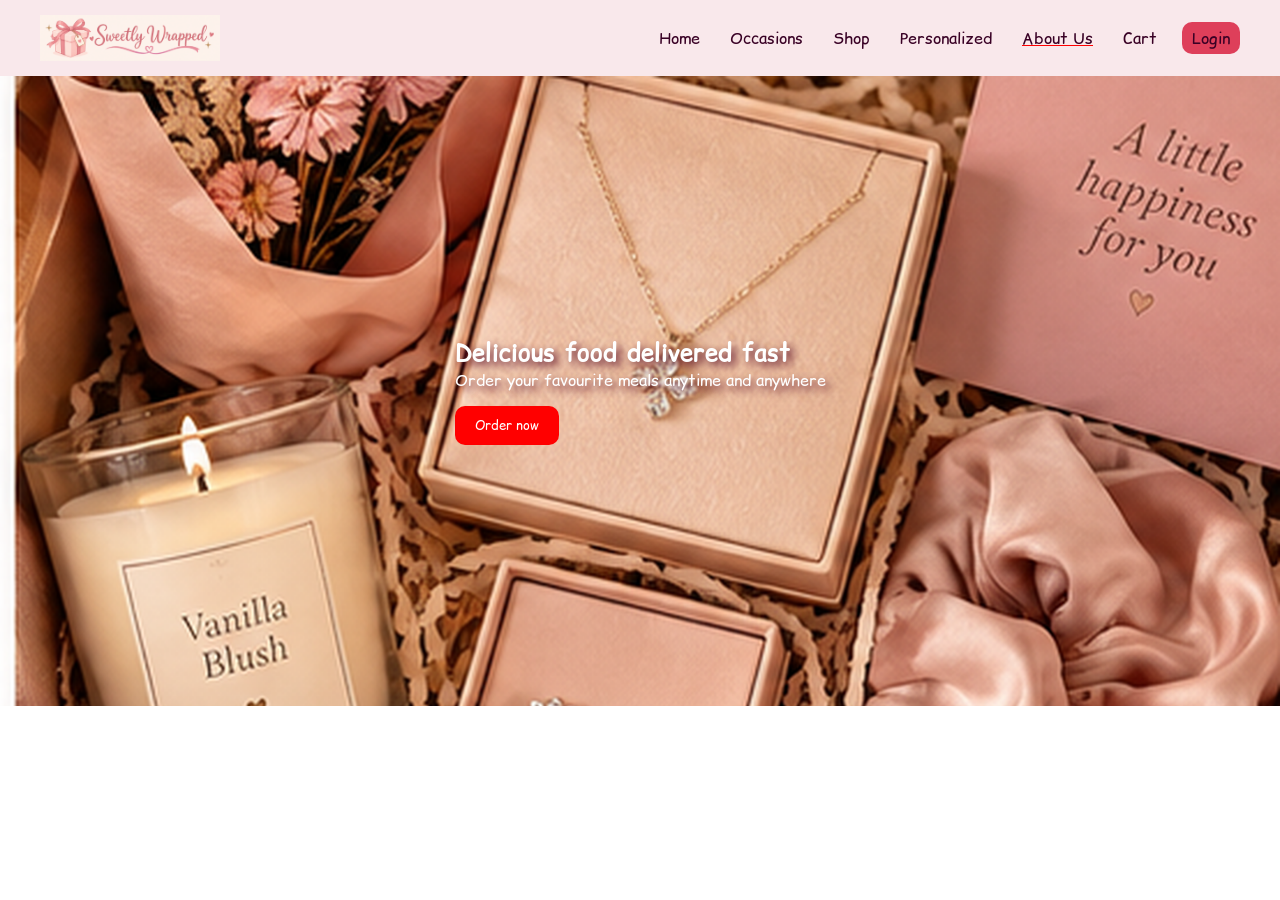
==== aboutus.html @ 9449c94b "first commit" ====
<!DOCTYPE html>
<html lang="en">
<head>
    <meta charset="UTF-8">
    <meta name="viewport" content="width=device-width, initial-scale=1.0">
    <title>Sweetly Wrapped</title>
    <link rel="stylesheet" href="css/style.css">
    <link rel="shortcut icon" href="images/logo.png" type="image/x-icon">
    
    <link rel="preconnect" href="https://fonts.googleapis.com">
<link rel="preconnect" href="https://fonts.gstatic.com" crossorigin>
<link href="https://fonts.googleapis.com/css2?family=Comic+Relief:wght@400;700&family=Roboto:ital,wght@0,100..900;1,100..900&family=Rubik:ital,wght@0,300..900;1,300..900&display=swap" rel="stylesheet">
<body>

    <header>
        <nav>
            <div>

                 <img src="images/logo.png" alt="Logo" width="180px" title="sweetly wrapped logo">

                <ul id="navMenu">
                    <li><a href="index.html">Home</a></li>
                    <li><a href="occasions.html">Occasions</a></li>
                    <li><a href="shop.html">Shop</a></li>
                    <li><a href="personalized.html">Personalized </a></li>
                    <li><a href="aboutus.html"  class="active">About Us</a></li>
                    <li><a href="cart.html">Cart <i class="fa-solid fa-cart-shopping"></i></a></li>
                    <li><a href="login.html">Login <i class="fa-solid fa-right-to-bracket"></i></a></li>
                </ul>
            </div>
        </nav>
    </header>

    <!-- Hero Section -->
    <section class="hero">
        <div class="hero-content">
            <h1>Delicious food delivered fast</h1>
            <p>Order your favourite meals anytime and anywhere</p>
            <button>Order now</button>
        </div>
    </section>
    
</body>
</html>
---- css/style.css ----
* {
    margin: 0;
    padding: 0;
    box-sizing: border-box;
    font-family: "Comic Relief", system-ui;

}

nav div a {
    text-decoration: none;
    color: rgb(57, 1, 37);
    /*background-color: aquamarine;*/
    padding: 5px;
}

nav div {
    display: flex;
    justify-content: space-between;
    align-items: center;
    background-color: rgb(249, 232, 235);
    padding: 15px 40px;
}

ul {
    display: flex;
    list-style: none;
    gap: 20px;
}

a:hover {
    color: rgb(240, 31, 170);
}

nav div li:last-child a {
    background-color: rgb(222, 63, 90);
    padding: 5px 10px;
    border-radius: 10px;

}

nav div li:last-child a:hover {
    color: rgb(57, 1, 37);
    background-color: rgb(179, 82, 98);
}

nav div h2 {
    color: white;
}

.active {
    text-decoration: underline red;
}

.hero {
    height: 70vh;
    background: url('../images/hero2.png');
    background-size: cover;
    background-repeat: no-repeat;
    display: flex;
    justify-content: center;
    align-items: center;
    color: white;
    text-shadow: 4px 4px 8px#5a0d27;
}

.hero button {
    background-color: red;
    color: white;
    /* tb lr */
    padding: 10px 20px;
    border: none;
    border-radius: 10px;
    margin-top: 15px;
    cursor: pointer;
}

.hero button:hover {
    background-color: darkred;
}


/* LOGIN */
/* Common Background */
.login-container,
.signup-container {
    min-height: calc(100vh - 100px);
    display: flex;
    justify-content: center;
    align-items: center;
    padding: 40px 20px;
    background: #fff0f5;
}

/* Login & Signup Box */
.login-box,
.signup-box {
    background: white;
    width: 400px;
    padding: 40px;
    border-radius: 20px;
    box-shadow: 0 10px 30px rgba(214, 51, 108, 0.15);
}

/* Heading */
.login-box h1,
.signup-box h1 {
    text-align: center;
    color: #d6336c;
    margin-bottom: 10px;
    font-family: "Rubik", sans-serif;
}

/* Subtitle */
.login-box .subtitle,
.signup-box .subtitle {
    text-align: center;
    color: #777;
    margin-bottom: 30px;
    font-family: "Roboto", sans-serif;
}

/* Form */
.login-box form,
.signup-box form {
    display: flex;
    flex-direction: column;
}

/* Labels */
.login-box form label,
.signup-box form label {
    color: #555;
    font-weight: bold;
    margin-bottom: 7px;
    font-family: "Roboto", sans-serif;
}

/* Input Fields */
.login-box input[type="email"],
.login-box input[type="password"],
.signup-box input[type="text"],
.signup-box input[type="email"],
.signup-box input[type="password"] {
    padding: 13px;
    border: 1px solid #f3b6c9;
    border-radius: 8px;
    margin-bottom: 18px;
    font-size: 14px;
    outline: none;
    font-family: "Roboto", sans-serif;
}

/* Input Focus */
.login-box input:focus,
.signup-box input:focus {
    border-color: #d6336c;
    box-shadow: 0 0 5px rgba(214, 51, 108, 0.15);
}

/* Remember Me + Forgot Password */
.options {
    display: flex;
    justify-content: space-between;
    align-items: center;
    margin-bottom: 25px;
    font-size: 13px;
}

/* Remember Me */
.remember {
    display: flex;
    align-items: center;
    gap: 5px;
}

.remember input {
    accent-color: #d6336c;
}

/* Links */
.options a,
.signup a,
.login a {
    color: #d6336c;
    text-decoration: none;
    font-weight: bold;
}

.options a:hover,
.signup a:hover,
.login a:hover {
    text-decoration: underline;
}

/* Button */
.login-box button,
.signup-box button {
    background: #d6336c;
    color: white;
    border: none;
    padding: 14px;
    border-radius: 8px;
    font-size: 16px;
    font-weight: bold;
    cursor: pointer;
    transition: 0.3s;
}

/* Button Hover */
.login-box button:hover,
.signup-box button:hover {
    background: #5a0d27;
   
}

/* Bottom Text */
.signup,
.login {
    text-align: center;
    margin-top: 25px;
    color: #777;
    font-size: 14px;
    font-family: "Roboto", sans-serif;
}
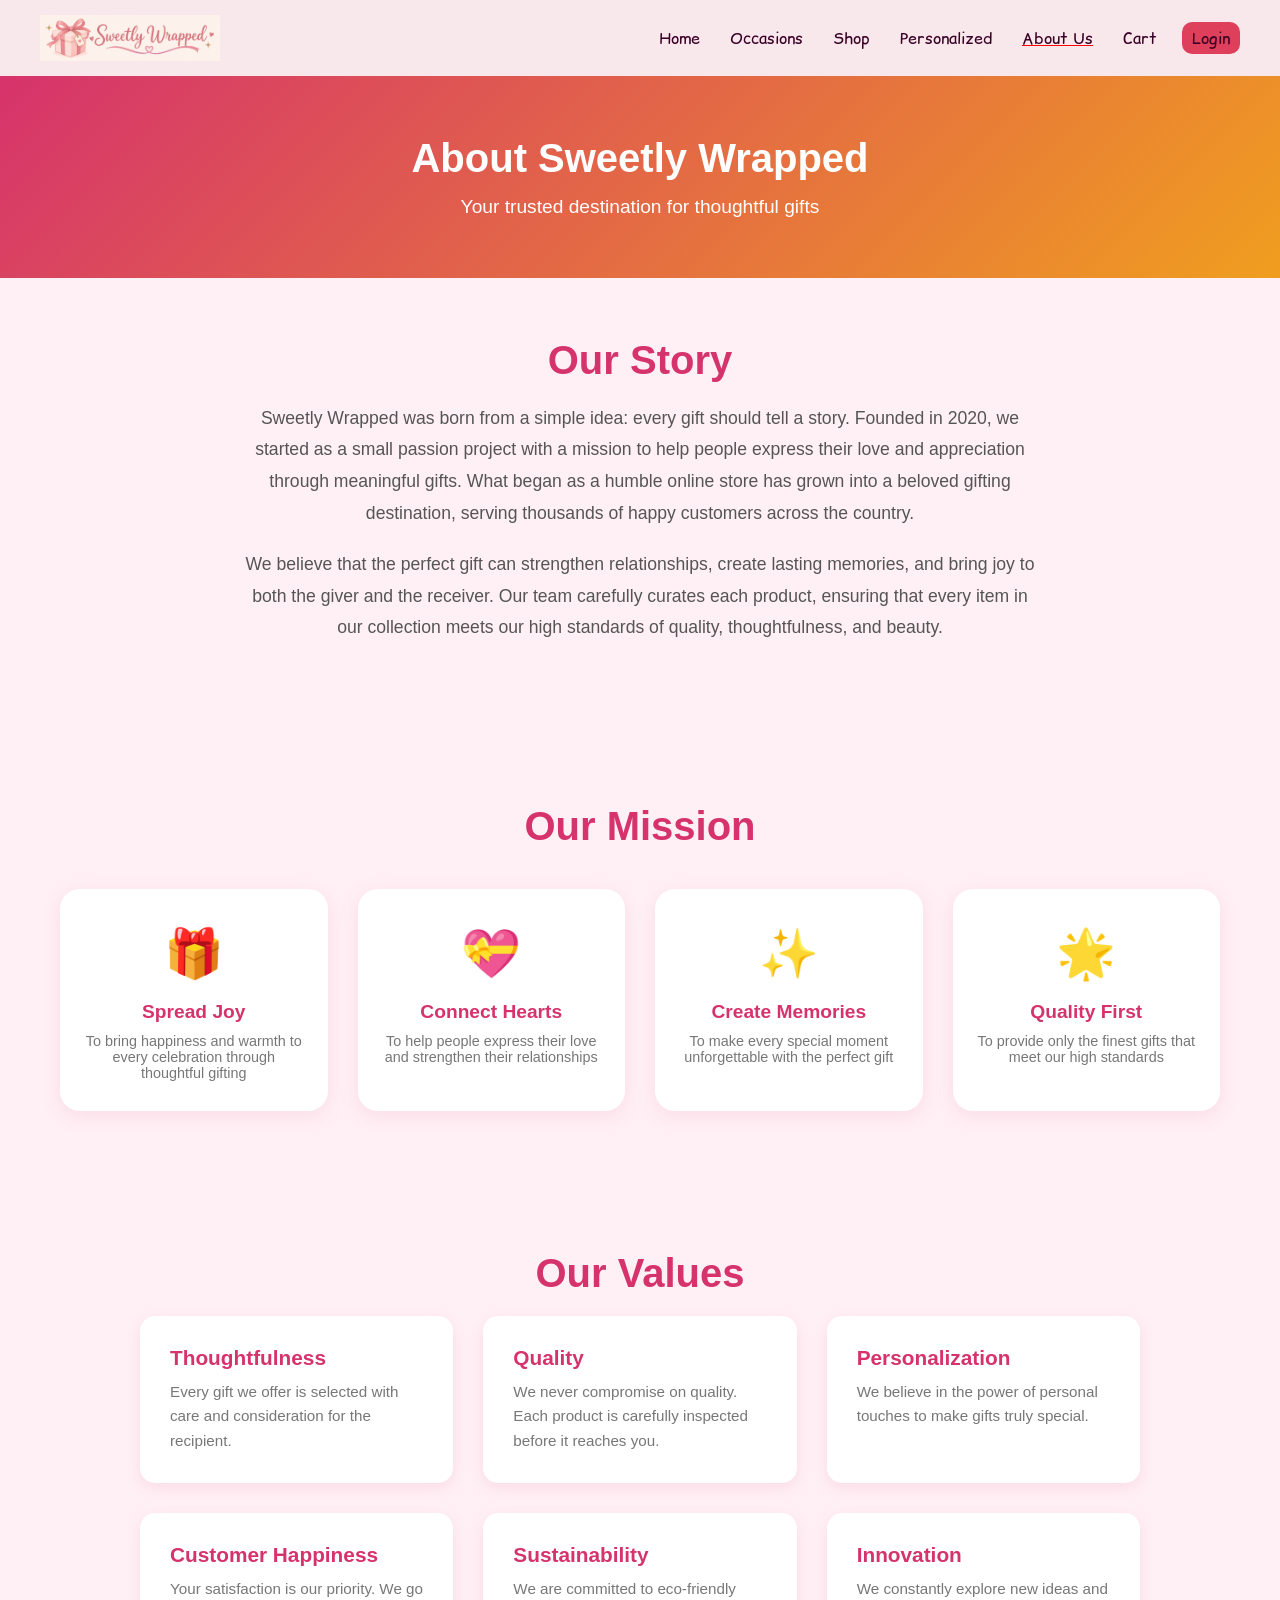
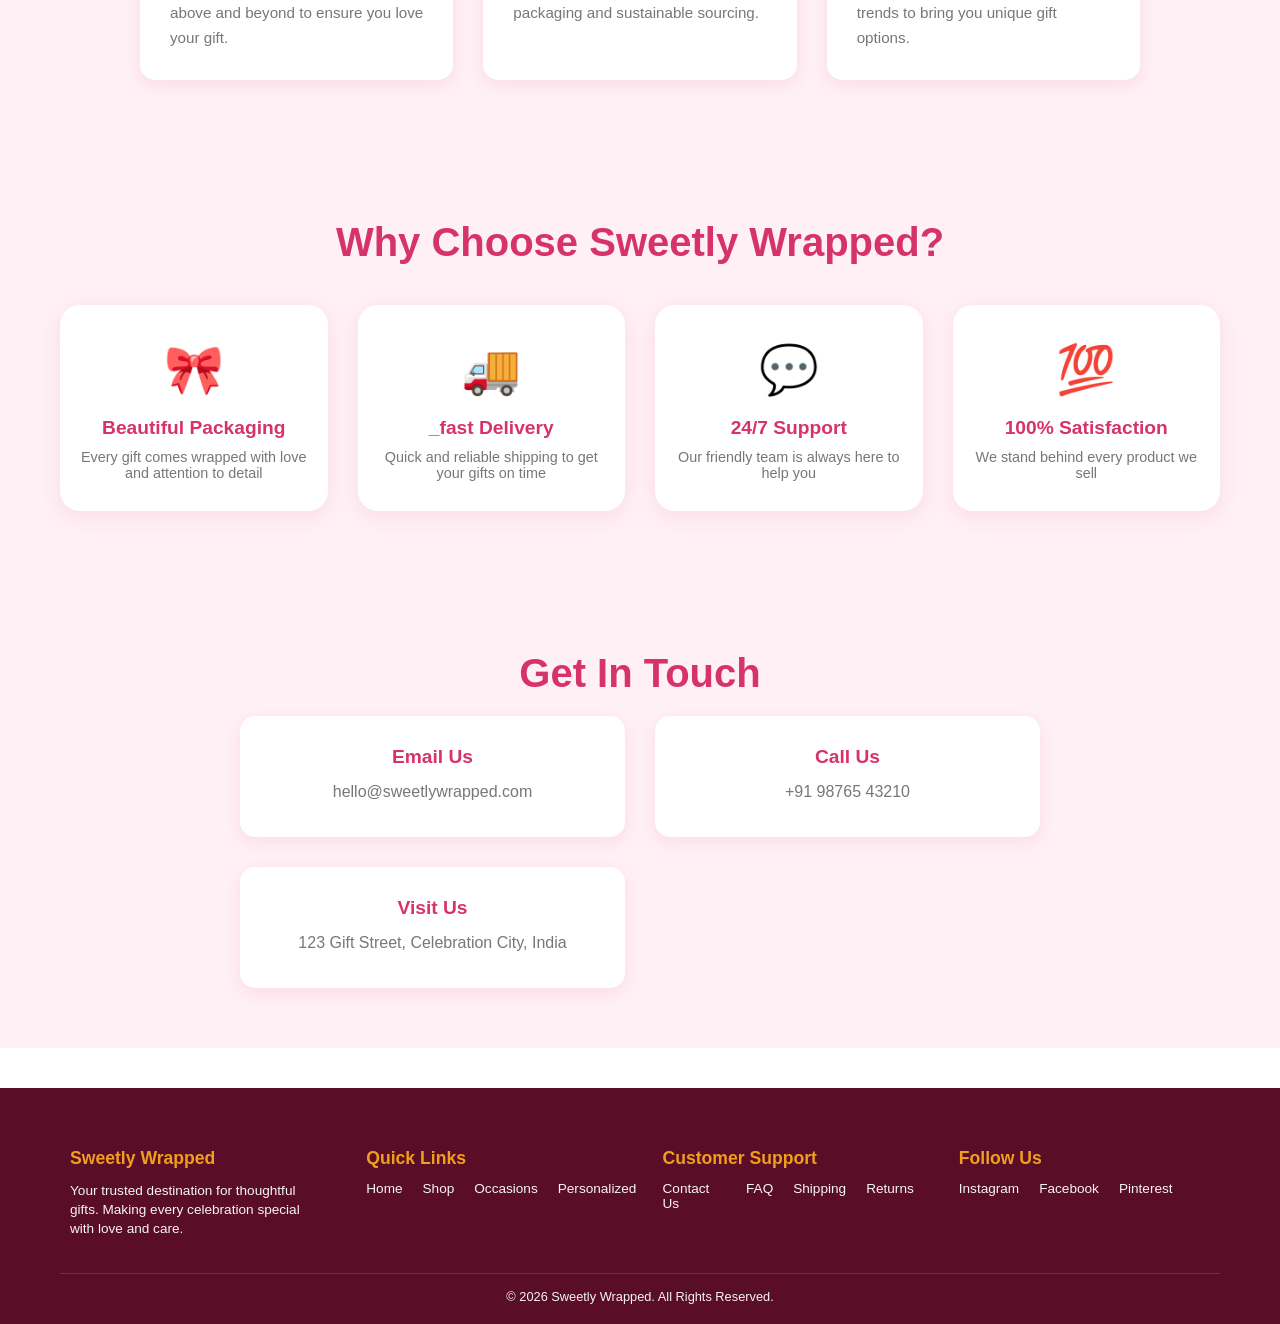
==== commit 17ae0307: "updated project" ====
--- a/aboutus.html
+++ b/aboutus.html
@@ -31,14 +31,175 @@
         </nav>
     </header>
 
-    <!-- Hero Section -->
-    <section class="hero">
-        <div class="hero-content">
-            <h1>Delicious food delivered fast</h1>
-            <p>Order your favourite meals anytime and anywhere</p>
-            <button>Order now</button>
-        </div>
-    </section>
-    
+    <!-- About Hero Section -->
+    <section class="shop-hero">
+        <div class="container">
+            <h1>About Sweetly Wrapped</h1>
+            <p>Your trusted destination for thoughtful gifts</p>
+        </div>
+    </section>
+
+    <!-- Our Story Section -->
+    <section class="about-section">
+        <div class="container">
+            <h2 class="section-title">Our Story</h2>
+            <p>Sweetly Wrapped was born from a simple idea: every gift should tell a story. Founded in 2020, we started as a small passion project with a mission to help people express their love and appreciation through meaningful gifts. What began as a humble online store has grown into a beloved gifting destination, serving thousands of happy customers across the country.</p>
+            <p>We believe that the perfect gift can strengthen relationships, create lasting memories, and bring joy to both the giver and the receiver. Our team carefully curates each product, ensuring that every item in our collection meets our high standards of quality, thoughtfulness, and beauty.</p>
+        </div>
+    </section>
+
+    <!-- Our Mission Section -->
+    <section class="features-section">
+        <div class="container">
+            <h2 class="section-title">Our Mission</h2>
+            <div class="features-grid">
+                <div class="feature-card">
+                    <div class="feature-icon">🎁</div>
+                    <h3>Spread Joy</h3>
+                    <p>To bring happiness and warmth to every celebration through thoughtful gifting</p>
+                </div>
+                <div class="feature-card">
+                    <div class="feature-icon">💝</div>
+                    <h3>Connect Hearts</h3>
+                    <p>To help people express their love and strengthen their relationships</p>
+                </div>
+                <div class="feature-card">
+                    <div class="feature-icon">✨</div>
+                    <h3>Create Memories</h3>
+                    <p>To make every special moment unforgettable with the perfect gift</p>
+                </div>
+                <div class="feature-card">
+                    <div class="feature-icon">🌟</div>
+                    <h3>Quality First</h3>
+                    <p>To provide only the finest gifts that meet our high standards</p>
+                </div>
+            </div>
+        </div>
+    </section>
+
+    <!-- Our Values Section -->
+    <section class="about-section">
+        <div class="container">
+            <h2 class="section-title">Our Values</h2>
+            <div class="values-grid">
+                <div class="value-item">
+                    <h3>Thoughtfulness</h3>
+                    <p>Every gift we offer is selected with care and consideration for the recipient.</p>
+                </div>
+                <div class="value-item">
+                    <h3>Quality</h3>
+                    <p>We never compromise on quality. Each product is carefully inspected before it reaches you.</p>
+                </div>
+                <div class="value-item">
+                    <h3>Personalization</h3>
+                    <p>We believe in the power of personal touches to make gifts truly special.</p>
+                </div>
+                <div class="value-item">
+                    <h3>Customer Happiness</h3>
+                    <p>Your satisfaction is our priority. We go above and beyond to ensure you love your gift.</p>
+                </div>
+                <div class="value-item">
+                    <h3>Sustainability</h3>
+                    <p>We are committed to eco-friendly packaging and sustainable sourcing.</p>
+                </div>
+                <div class="value-item">
+                    <h3>Innovation</h3>
+                    <p>We constantly explore new ideas and trends to bring you unique gift options.</p>
+                </div>
+            </div>
+        </div>
+    </section>
+
+    <!-- Why Choose Us Section -->
+    <section class="features-section">
+        <div class="container">
+            <h2 class="section-title">Why Choose Sweetly Wrapped?</h2>
+            <div class="features-grid">
+                <div class="feature-card">
+                    <div class="feature-icon">🎀</div>
+                    <h3>Beautiful Packaging</h3>
+                    <p>Every gift comes wrapped with love and attention to detail</p>
+                </div>
+                <div class="feature-card">
+                    <div class="feature-icon">🚚</div>
+                    <h3>_fast Delivery</h3>
+                    <p>Quick and reliable shipping to get your gifts on time</p>
+                </div>
+                <div class="feature-card">
+                    <div class="feature-icon">💬</div>
+                    <h3>24/7 Support</h3>
+                    <p>Our friendly team is always here to help you</p>
+                </div>
+                <div class="feature-card">
+                    <div class="feature-icon">💯</div>
+                    <h3>100% Satisfaction</h3>
+                    <p>We stand behind every product we sell</p>
+                </div>
+            </div>
+        </div>
+    </section>
+
+    <!-- Contact Section -->
+    <section class="about-section">
+        <div class="container">
+            <h2 class="section-title">Get In Touch</h2>
+            <div class="contact-info">
+                <div class="contact-item">
+                    <h3>Email Us</h3>
+                    <p>hello@sweetlywrapped.com</p>
+                </div>
+                <div class="contact-item">
+                    <h3>Call Us</h3>
+                    <p>+91 98765 43210</p>
+                </div>
+                <div class="contact-item">
+                    <h3>Visit Us</h3>
+                    <p>123 Gift Street, Celebration City, India</p>
+                </div>
+            </div>
+        </div>
+    </section>
+
+    <!-- Footer -->
+    <footer class="footer">
+        <div class="container">
+            <div class="footer-content">
+                <div class="footer-section">
+                    <h3>Sweetly Wrapped</h3>
+                    <p>Your trusted destination for thoughtful gifts. Making every celebration special with love and care.</p>
+                </div>
+                <div class="footer-section">
+                    <h3>Quick Links</h3>
+                    <ul>
+                        <li><a href="index.html">Home</a></li>
+                        <li><a href="shop.html">Shop</a></li>
+                        <li><a href="occasions.html">Occasions</a></li>
+                        <li><a href="personalized.html">Personalized</a></li>
+                    </ul>
+                </div>
+                <div class="footer-section">
+                    <h3>Customer Support</h3>
+                    <ul>
+                        <li><a href="#">Contact Us</a></li>
+                        <li><a href="#">FAQ</a></li>
+                        <li><a href="#">Shipping</a></li>
+                        <li><a href="#">Returns</a></li>
+                    </ul>
+                </div>
+                <div class="footer-section">
+                    <h3>Follow Us</h3>
+                    <ul>
+                        <li><a href="#">Instagram</a></li>
+                        <li><a href="#">Facebook</a></li>
+                        <li><a href="#">Pinterest</a></li>
+                    </ul>
+                </div>
+            </div>
+            <div class="footer-bottom">
+                <p>&copy; 2026 Sweetly Wrapped. All Rights Reserved.</p>
+            </div>
+        </div>
+    </footer>
+
 </body>
 </html>
--- a/css/style.css
+++ b/css/style.css
@@ -221,4 +221,837 @@
     color: #777;
     font-size: 14px;
     font-family: "Roboto", sans-serif;
+}
+
+/* Container */
+.container {
+    max-width: 1200px;
+    margin: 0 auto;
+    padding: 0 20px;
+}
+
+/* About Section */
+.about-section {
+    padding: 60px 20px;
+    background: #fff0f5;
+    text-align: center;
+}
+
+.about-section h2 {
+    color: #d6336c;
+    font-size: 2.5rem;
+    margin-bottom: 20px;
+    font-family: "Rubik", sans-serif;
+}
+
+.about-section p {
+    color: #555;
+    font-size: 1.1rem;
+    max-width: 800px;
+    margin: 0 auto 20px;
+    line-height: 1.8;
+    font-family: "Roboto", sans-serif;
+}
+
+/* Values Grid */
+.values-grid {
+    display: grid;
+    grid-template-columns: repeat(auto-fit, minmax(300px, 1fr));
+    gap: 30px;
+    max-width: 1000px;
+    margin: 0 auto;
+}
+
+.value-item {
+    background: white;
+    padding: 30px;
+    border-radius: 15px;
+    box-shadow: 0 5px 15px rgba(214, 51, 108, 0.1);
+    text-align: left;
+}
+
+.value-item h3 {
+    color: #d6336c;
+    font-size: 1.3rem;
+    margin-bottom: 10px;
+    font-family: "Rubik", sans-serif;
+}
+
+.value-item p {
+    color: #777;
+    font-size: 0.95rem;
+    line-height: 1.6;
+    margin: 0;
+    font-family: "Roboto", sans-serif;
+}
+
+/* Contact Info */
+.contact-info {
+    display: grid;
+    grid-template-columns: repeat(auto-fit, minmax(250px, 1fr));
+    gap: 30px;
+    max-width: 800px;
+    margin: 0 auto;
+}
+
+.contact-item {
+    background: white;
+    padding: 30px;
+    border-radius: 15px;
+    box-shadow: 0 5px 15px rgba(214, 51, 108, 0.1);
+}
+
+.contact-item h3 {
+    color: #d6336c;
+    font-size: 1.2rem;
+    margin-bottom: 10px;
+    font-family: "Rubik", sans-serif;
+}
+
+.contact-item p {
+    color: #777;
+    font-size: 1rem;
+    margin: 0;
+    font-family: "Roboto", sans-serif;
+}
+
+/* Section Titles */
+.section-title {
+    text-align: center;
+    color: #d6336c;
+    font-size: 2.5rem;
+    margin-bottom: 40px;
+    font-family: "Rubik", sans-serif;
+}
+
+/* Categories Section */
+.categories-section {
+    padding: 80px 20px;
+    background: #fff;
+}
+
+.categories-grid {
+    display: grid;
+    grid-template-columns: repeat(auto-fit, minmax(280px, 1fr));
+    gap: 30px;
+}
+
+.category-card {
+    background: #fff;
+    border-radius: 20px;
+    padding: 20px;
+    box-shadow: 0 5px 20px rgba(214, 51, 108, 0.1);
+    text-align: center;
+    transition: transform 0.3s, box-shadow 0.3s;
+}
+
+.category-card:hover {
+    transform: translateY(-10px);
+    box-shadow: 0 10px 30px rgba(214, 51, 108, 0.2);
+}
+
+.category-card img {
+    width: 100%;
+    height: 200px;
+    object-fit: cover;
+    border-radius: 15px;
+    margin-bottom: 15px;
+}
+
+.category-card h3 {
+    color: #d6336c;
+    font-size: 1.3rem;
+    margin-bottom: 10px;
+    font-family: "Rubik", sans-serif;
+}
+
+.category-card p {
+    color: #777;
+    font-size: 0.95rem;
+    margin-bottom: 15px;
+    font-family: "Roboto", sans-serif;
+}
+
+.btn-view {
+    display: inline-block;
+    background: #d6336c;
+    color: white;
+    padding: 10px 25px;
+    border-radius: 25px;
+    text-decoration: none;
+    font-weight: bold;
+    transition: background 0.3s;
+    font-family: "Roboto", sans-serif;
+}
+
+.btn-view:hover {
+    background: #5a0d27;
+}
+
+/* Features Section */
+.features-section {
+    padding: 80px 20px;
+    background: #fff0f5;
+}
+
+.features-grid {
+    display: grid;
+    grid-template-columns: repeat(auto-fit, minmax(220px, 1fr));
+    gap: 30px;
+}
+
+.feature-card {
+    background: white;
+    border-radius: 20px;
+    padding: 30px 20px;
+    text-align: center;
+    box-shadow: 0 5px 20px rgba(214, 51, 108, 0.1);
+    transition: transform 0.3s;
+}
+
+.feature-card:hover {
+    transform: translateY(-5px);
+}
+
+.feature-icon {
+    font-size: 3rem;
+    margin-bottom: 15px;
+}
+
+.feature-card h3 {
+    color: #d6336c;
+    font-size: 1.2rem;
+    margin-bottom: 10px;
+    font-family: "Rubik", sans-serif;
+}
+
+.feature-card p {
+    color: #777;
+    font-size: 0.9rem;
+    font-family: "Roboto", sans-serif;
+}
+
+/* Popular Section */
+.popular-section {
+    padding: 80px 20px;
+    background: #fff;
+}
+
+.products-grid {
+    display: grid;
+    grid-template-columns: repeat(auto-fit, minmax(280px, 1fr));
+    gap: 30px;
+}
+
+.product-card {
+    background: white;
+    border-radius: 20px;
+    padding: 20px;
+    box-shadow: 0 5px 20px rgba(214, 51, 108, 0.1);
+    transition: transform 0.3s, box-shadow 0.3s;
+}
+
+.product-card:hover {
+    transform: translateY(-10px);
+    box-shadow: 0 10px 30px rgba(214, 51, 108, 0.2);
+}
+
+.product-card img {
+    width: 100%;
+    height: 220px;
+    object-fit: cover;
+    border-radius: 15px;
+    margin-bottom: 15px;
+}
+
+.product-card h3 {
+    color: #d6336c;
+    font-size: 1.2rem;
+    margin-bottom: 8px;
+    font-family: "Rubik", sans-serif;
+}
+
+.product-card p {
+    color: #777;
+    font-size: 0.9rem;
+    margin-bottom: 15px;
+    font-family: "Roboto", sans-serif;
+}
+
+.product-footer {
+    display: flex;
+    justify-content: space-between;
+    align-items: center;
+}
+
+.price {
+    color: #d6336c;
+    font-size: 1.3rem;
+    font-weight: bold;
+    font-family: "Rubik", sans-serif;
+}
+
+.btn-add-cart {
+    background: #d6336c;
+    color: white;
+    border: none;
+    padding: 10px 20px;
+    border-radius: 25px;
+    cursor: pointer;
+    font-weight: bold;
+    transition: background 0.3s;
+    font-family: "Roboto", sans-serif;
+}
+
+.btn-add-cart:hover {
+    background: #5a0d27;
+}
+
+/* CTA Section */
+.cta-section {
+    padding: 80px 20px;
+    background: linear-gradient(135deg, #d6336c 0%, #f09e1f 100%);
+    text-align: center;
+    color: white;
+}
+
+.cta-section h2 {
+    font-size: 2.5rem;
+    margin-bottom: 15px;
+    font-family: "Rubik", sans-serif;
+}
+
+.cta-section p {
+    font-size: 1.2rem;
+    margin-bottom: 30px;
+    font-family: "Roboto", sans-serif;
+}
+
+.cta-buttons {
+    display: flex;
+    justify-content: center;
+    gap: 20px;
+    flex-wrap: wrap;
+}
+
+.btn-primary {
+    background: white;
+    color: #d6336c;
+    padding: 15px 35px;
+    border-radius: 30px;
+    text-decoration: none;
+    font-weight: bold;
+    transition: transform 0.3s, box-shadow 0.3s;
+    font-family: "Roboto", sans-serif;
+}
+
+.btn-primary:hover {
+    transform: translateY(-3px);
+    box-shadow: 0 5px 20px rgba(0, 0, 0, 0.2);
+}
+
+.btn-secondary {
+    background: transparent;
+    color: white;
+    border: 2px solid white;
+    padding: 15px 35px;
+    border-radius: 30px;
+    text-decoration: none;
+    font-weight: bold;
+    transition: background 0.3s;
+    font-family: "Roboto", sans-serif;
+}
+
+.btn-secondary:hover {
+    background: rgba(255, 255, 255, 0.2);
+}
+
+/* Footer */
+.footer {
+    background: #5a0d27;
+    color: white;
+    padding: 50px 20px 20px;
+    margin-top: 40px;
+    clear: both;
+}
+
+.footer-content {
+    display: grid;
+    grid-template-columns: repeat(auto-fit, minmax(180px, 1fr));
+    gap: 25px;
+    margin-bottom: 25px;
+}
+
+.footer-section {
+    padding: 10px;
+}
+
+.footer-section h3 {
+    color: #f09e1f;
+    font-size: 1.1rem;
+    margin-bottom: 12px;
+    font-family: "Rubik", sans-serif;
+    font-weight: 600;
+}
+
+.footer-section p {
+    color: #f5f5f5;
+    font-size: 0.85rem;
+    line-height: 1.4;
+    font-family: "Roboto", sans-serif;
+    margin: 0;
+}
+
+.footer-section ul {
+    list-style: none;
+    padding: 0;
+    margin: 0;
+}
+
+.footer-section ul li {
+    margin-bottom: 6px;
+}
+
+.footer-section ul li a {
+    color: #f5f5f5;
+    text-decoration: none;
+    transition: color 0.3s;
+    font-family: "Roboto", sans-serif;
+    font-size: 0.85rem;
+    display: block;
+}
+
+.footer-section ul li a:hover {
+    color: #f09e1f;
+}
+
+.footer-bottom {
+    text-align: center;
+    padding-top: 15px;
+    border-top: 1px solid rgba(255, 255, 255, 0.15);
+    margin-top: 15px;
+    clear: both;
+}
+
+.footer-bottom p {
+    color: #f5f5f5;
+    font-size: 0.8rem;
+    font-family: "Roboto", sans-serif;
+    margin: 0;
+}
+
+/* Shop Hero */
+.shop-hero {
+    background: linear-gradient(135deg, #d6336c 0%, #f09e1f 100%);
+    padding: 60px 20px;
+    text-align: center;
+    color: white;
+}
+
+.shop-hero h1 {
+    font-size: 2.5rem;
+    margin-bottom: 15px;
+    font-family: "Rubik", sans-serif;
+}
+
+.shop-hero p {
+    font-size: 1.2rem;
+    font-family: "Roboto", sans-serif;
+}
+
+/* Filter Section */
+.filter-section {
+    padding: 40px 20px;
+    background: #fff0f5;
+}
+
+.filter-buttons {
+    display: flex;
+    justify-content: center;
+    gap: 15px;
+    flex-wrap: wrap;
+}
+
+.filter-btn {
+    background: white;
+    color: #d6336c;
+    border: 2px solid #d6336c;
+    padding: 10px 25px;
+    border-radius: 25px;
+    cursor: pointer;
+    font-weight: bold;
+    transition: all 0.3s;
+    font-family: "Roboto", sans-serif;
+}
+
+.filter-btn:hover,
+.filter-btn.active {
+    background: #d6336c;
+    color: white;
+}
+
+/* Shop Products */
+.shop-products {
+    padding: 60px 20px;
+    background: #fff;
+}
+
+/* Occasion Section */
+.occasion-section {
+    padding: 60px 20px;
+    background: #fff;
+}
+
+.occasion-title {
+    color: #d6336c;
+    font-size: 2rem;
+    margin-bottom: 30px;
+    font-family: "Rubik", sans-serif;
+}
+
+/* Personalized Form Section */
+.personalized-form-section {
+    padding: 60px 20px;
+    background: #fff0f5;
+}
+
+.form-container {
+    max-width: 700px;
+    margin: 0 auto;
+    background: white;
+    padding: 40px;
+    border-radius: 20px;
+    box-shadow: 0 10px 30px rgba(214, 51, 108, 0.15);
+}
+
+.form-container h2 {
+    text-align: center;
+    color: #d6336c;
+    font-size: 2rem;
+    margin-bottom: 30px;
+    font-family: "Rubik", sans-serif;
+}
+
+.form-group {
+    margin-bottom: 25px;
+}
+
+.form-group label {
+    display: block;
+    color: #555;
+    font-weight: bold;
+    margin-bottom: 8px;
+    font-family: "Roboto", sans-serif;
+}
+
+.form-group input[type="text"],
+.form-group input[type="email"],
+.form-group input[type="number"],
+.form-group select,
+.form-group textarea {
+    width: 100%;
+    padding: 15px;
+    border: 1px solid #f3b6c9;
+    border-radius: 10px;
+    font-size: 14px;
+    outline: none;
+    font-family: "Roboto", sans-serif;
+    transition: border-color 0.3s, box-shadow 0.3s;
+}
+
+.form-group input:focus,
+.form-group select:focus,
+.form-group textarea:focus {
+    border-color: #d6336c;
+    box-shadow: 0 0 5px rgba(214, 51, 108, 0.15);
+}
+
+.form-group small {
+    display: block;
+    margin-top: 5px;
+    color: #999;
+    font-size: 0.85rem;
+    font-family: "Roboto", sans-serif;
+}
+
+.btn-submit {
+    width: 100%;
+    background: #d6336c;
+    color: white;
+    border: none;
+    padding: 15px;
+    border-radius: 10px;
+    font-size: 16px;
+    font-weight: bold;
+    cursor: pointer;
+    transition: background 0.3s;
+    font-family: "Roboto", sans-serif;
+}
+
+.btn-submit:hover {
+    background: #5a0d27;
+}
+
+/* Cart Section */
+.cart-section {
+    padding: 60px 20px;
+    background: #fff0f5;
+}
+
+.cart-container {
+    display: grid;
+    grid-template-columns: 2fr 1fr;
+    gap: 40px;
+    max-width: 1200px;
+    margin: 0 auto;
+    align-items: start;
+}
+
+.cart-items {
+    align-self: start;
+}
+
+.order-summary {
+    align-self: start;
+}
+
+.cart-items h2,
+.order-summary h2 {
+    color: #d6336c;
+    font-size: 1.8rem;
+    margin-bottom: 25px;
+    font-family: "Rubik", sans-serif;
+}
+
+.cart-item {
+    display: grid;
+    grid-template-columns: 120px 1fr auto auto auto;
+    gap: 20px;
+    align-items: center;
+    background: white;
+    padding: 20px;
+    border-radius: 15px;
+    margin-bottom: 20px;
+    box-shadow: 0 5px 15px rgba(214, 51, 108, 0.1);
+}
+
+.cart-item img {
+    width: 100px;
+    height: 100px;
+    object-fit: cover;
+    border-radius: 10px;
+}
+
+.item-details h3 {
+    color: #d6336c;
+    font-size: 1.1rem;
+    margin-bottom: 5px;
+    font-family: "Rubik", sans-serif;
+}
+
+.item-details p {
+    color: #777;
+    font-size: 0.9rem;
+    margin-bottom: 5px;
+    font-family: "Roboto", sans-serif;
+}
+
+.item-price {
+    color: #d6336c;
+    font-weight: bold;
+    font-size: 1.1rem;
+    font-family: "Rubik", sans-serif;
+}
+
+.item-quantity label {
+    display: block;
+    color: #555;
+    font-size: 0.85rem;
+    margin-bottom: 5px;
+    font-family: "Roboto", sans-serif;
+}
+
+.item-quantity input {
+    width: 60px;
+    padding: 8px;
+    border: 1px solid #f3b6c9;
+    border-radius: 5px;
+    text-align: center;
+    font-family: "Roboto", sans-serif;
+}
+
+.item-subtotal {
+    text-align: center;
+}
+
+.item-subtotal span:first-child {
+    display: block;
+    color: #777;
+    font-size: 0.85rem;
+    margin-bottom: 5px;
+    font-family: "Roboto", sans-serif;
+}
+
+.subtotal-price {
+    color: #d6336c;
+    font-weight: bold;
+    font-size: 1.2rem;
+    font-family: "Rubik", sans-serif;
+}
+
+.btn-remove {
+    background: #dc3545;
+    color: white;
+    border: none;
+    padding: 8px 15px;
+    border-radius: 5px;
+    cursor: pointer;
+    font-size: 0.85rem;
+    transition: background 0.3s;
+    font-family: "Roboto", sans-serif;
+}
+
+.btn-remove:hover {
+    background: #c82333;
+}
+
+.order-summary {
+    background: white;
+    padding: 30px;
+    border-radius: 20px;
+    box-shadow: 0 5px 20px rgba(214, 51, 108, 0.1);
+    margin-top: 60px;
+}
+
+.summary-row {
+    display: flex;
+    justify-content: space-between;
+    padding: 15px 0;
+    border-bottom: 1px solid #f3b6c9;
+    font-family: "Roboto", sans-serif;
+}
+
+.summary-row.total {
+    border-bottom: none;
+    border-top: 2px solid #d6336c;
+    margin-top: 15px;
+    padding-top: 20px;
+    font-weight: bold;
+    font-size: 1.2rem;
+    color: #d6336c;
+    font-family: "Rubik", sans-serif;
+}
+
+.btn-checkout {
+    width: 100%;
+    background: #d6336c;
+    color: white;
+    border: none;
+    padding: 15px;
+    border-radius: 10px;
+    font-size: 16px;
+    font-weight: bold;
+    cursor: pointer;
+    margin-top: 20px;
+    transition: background 0.3s;
+    font-family: "Roboto", sans-serif;
+}
+
+.btn-checkout:hover {
+    background: #5a0d27;
+}
+
+/* Responsive Design */
+@media (max-width: 768px) {
+    nav div {
+        flex-direction: column;
+        gap: 15px;
+        padding: 15px 20px;
+    }
+
+    ul {
+        flex-wrap: wrap;
+        justify-content: center;
+        gap: 15px;
+    }
+
+    .hero {
+        height: 50vh;
+    }
+
+    .hero h1 {
+        font-size: 1.8rem;
+    }
+
+    .hero p {
+        font-size: 1rem;
+    }
+
+    .about-section h2,
+    .section-title,
+    .shop-hero h1,
+    .cta-section h2 {
+        font-size: 1.8rem;
+    }
+
+    .categories-grid,
+    .features-grid,
+    .products-grid {
+        grid-template-columns: 1fr;
+    }
+
+    .footer-content {
+        grid-template-columns: 1fr;
+    }
+
+    .cart-container {
+        grid-template-columns: 1fr;
+    }
+
+    .cart-item {
+        grid-template-columns: 1fr;
+        text-align: center;
+    }
+
+    .cart-item img {
+        margin: 0 auto;
+    }
+
+    .item-quantity,
+    .item-subtotal {
+        text-align: center;
+    }
+
+    .cta-buttons {
+        flex-direction: column;
+        align-items: center;
+    }
+
+    .filter-buttons {
+        flex-direction: column;
+        align-items: center;
+    }
+
+    .form-container {
+        padding: 25px;
+    }
+}
+
+@media (max-width: 480px) {
+    .hero h1 {
+        font-size: 1.5rem;
+    }
+
+    .hero p {
+        font-size: 0.9rem;
+    }
+
+    .category-card img,
+    .product-card img {
+        height: 180px;
+    }
+
+    .cart-item {
+        padding: 15px;
+    }
 }
